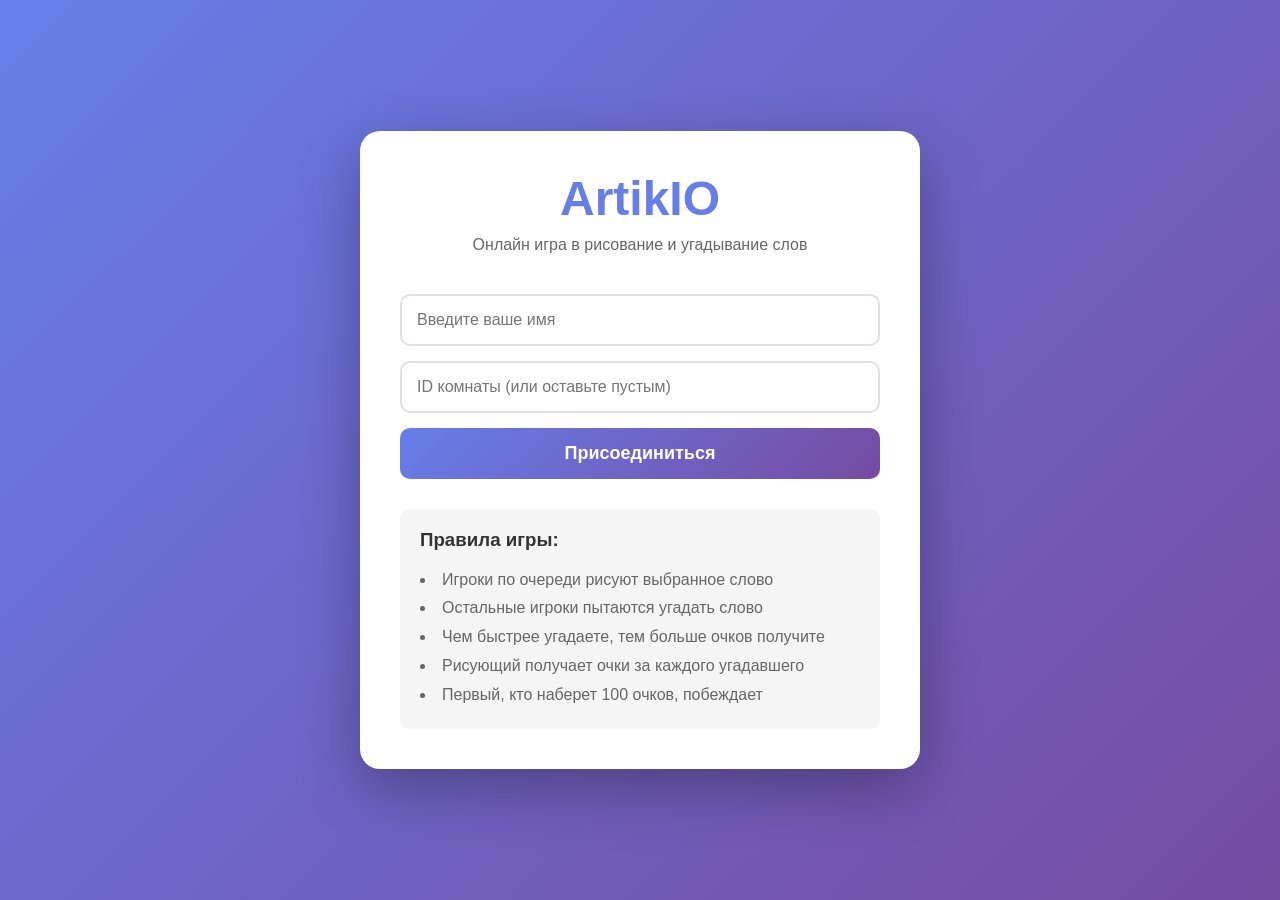
==== templates/index.html @ 9b842bc2 "add project" ====
<!DOCTYPE html>
<html lang="ru">
<head>
    <meta charset="UTF-8">
    <meta name="viewport" content="width=device-width, initial-scale=1.0, maximum-scale=1.0, user-scalable=no">
    <title>ArtikIO - Главная</title>
    <link rel="stylesheet" href="/static/css/style.css">
</head>
<body>
    <div class="container">
        <div class="lobby">
            <h1>ArtikIO</h1>
            <p class="subtitle">Онлайн игра в рисование и угадывание слов</p>

            <div class="join-form">
                <input type="text" id="playerName" placeholder="Введите ваше имя" maxlength="20" autocomplete="off">
                <input type="text" id="roomId" placeholder="ID комнаты (или оставьте пустым)" maxlength="20" autocomplete="off">
                <button id="joinBtn">Присоединиться</button>
            </div>

            <div class="rules">
                <h3>Правила игры:</h3>
                <ul>
                    <li>Игроки по очереди рисуют выбранное слово</li>
                    <li>Остальные игроки пытаются угадать слово</li>
                    <li>Чем быстрее угадаете, тем больше очков получите</li>
                    <li>Рисующий получает очки за каждого угадавшего</li>
                    <li>Первый, кто наберет 100 очков, побеждает</li>
                </ul>
            </div>
        </div>
    </div>

    <script>
        const playerNameInput = document.getElementById('playerName');
        const roomIdInput = document.getElementById('roomId');
        const joinBtn = document.getElementById('joinBtn');

        joinBtn.addEventListener('click', () => {
            const playerName = playerNameInput.value.trim();
            const roomId = roomIdInput.value.trim() || generateRoomId();

            if (!playerName) {
                alert('Введите ваше имя');
                return;
            }

            window.location.href = `/game/${roomId}?name=${encodeURIComponent(playerName)}`;
        });

        playerNameInput.addEventListener('keypress', (e) => {
            if (e.key === 'Enter') {
                joinBtn.click();
            }
        });

        roomIdInput.addEventListener('keypress', (e) => {
            if (e.key === 'Enter') {
                joinBtn.click();
            }
        });

        function generateRoomId() {
            return 'room_' + Math.random().toString(36).substr(2, 9);
        }
    </script>
</body>
</html>
---- static/css/style.css ----
* {
    margin: 0;
    padding: 0;
    box-sizing: border-box;
}

body {
    font-family: 'Segoe UI', Tahoma, Geneva, Verdana, sans-serif;
    background: linear-gradient(135deg, #667eea 0%, #764ba2 100%);
    min-height: 100vh;
    display: flex;
    justify-content: center;
    align-items: center;
}

.container {
    width: 100%;
    max-width: 600px;
    padding: 20px;
}

.lobby {
    background: white;
    border-radius: 20px;
    padding: 40px;
    box-shadow: 0 20px 60px rgba(0, 0, 0, 0.3);
}

.lobby h1 {
    font-size: 48px;
    color: #667eea;
    text-align: center;
    margin-bottom: 10px;
}

.subtitle {
    text-align: center;
    color: #666;
    margin-bottom: 40px;
}

.join-form {
    display: flex;
    flex-direction: column;
    gap: 15px;
    margin-bottom: 30px;
}

.join-form input {
    padding: 15px;
    border: 2px solid #e0e0e0;
    border-radius: 10px;
    font-size: 16px;
    transition: border-color 0.3s;
}

.join-form input:focus {
    outline: none;
    border-color: #667eea;
}

.join-form button {
    padding: 15px;
    background: linear-gradient(135deg, #667eea 0%, #764ba2 100%);
    color: white;
    border: none;
    border-radius: 10px;
    font-size: 18px;
    font-weight: bold;
    cursor: pointer;
    transition: transform 0.2s;
}

.join-form button:hover {
    transform: translateY(-2px);
}

.rules {
    background: #f5f5f5;
    padding: 20px;
    border-radius: 10px;
}

.rules h3 {
    color: #333;
    margin-bottom: 15px;
}

.rules ul {
    list-style-position: inside;
    color: #666;
    line-height: 1.8;
}

.game-container {
    width: 100vw;
    height: 100vh;
    display: flex;
    flex-direction: column;
    background: #f0f0f0;
    overflow: hidden;
}

.game-header {
    background: white;
    padding: 10px 15px;
    box-shadow: 0 2px 10px rgba(0, 0, 0, 0.1);
    display: flex;
    justify-content: space-between;
    align-items: center;
    flex-shrink: 0;
}

.room-info {
    display: flex;
    gap: 15px;
    align-items: center;
    font-size: 14px;
    flex-wrap: wrap;
}

.timer {
    font-size: 24px;
    font-weight: bold;
    color: #667eea;
    min-width: 60px;
    text-align: center;
}

.timer.warning {
    color: #ff6b6b;
    animation: pulse 1s infinite;
}

@keyframes pulse {
    0%, 100% { transform: scale(1); }
    50% { transform: scale(1.1); }
}

.word-display {
    font-size: 32px;
    font-weight: bold;
    letter-spacing: 8px;
    color: #333;
}

.game-content {
    flex: 1;
    display: flex;
    gap: 10px;
    padding: 10px;
    overflow: hidden;
    min-height: 0;
}

.left-panel {
    width: 200px;
    display: flex;
    flex-direction: column;
    flex-shrink: 0;
}

.scoreboard {
    background: white;
    border-radius: 10px;
    padding: 20px;
    box-shadow: 0 2px 10px rgba(0, 0, 0, 0.1);
}

.scoreboard h3 {
    margin-bottom: 15px;
    color: #333;
}

#scoreboardList {
    display: flex;
    flex-direction: column;
    gap: 10px;
}

.player-item {
    display: flex;
    justify-content: space-between;
    padding: 10px;
    background: #f5f5f5;
    border-radius: 5px;
    transition: background 0.3s;
}

.player-item.drawing {
    background: #fff3cd;
    border-left: 4px solid #ffc107;
}

.player-item.guessed {
    background: #d4edda;
    border-left: 4px solid #28a745;
}

.player-name {
    font-weight: 500;
}

.player-score {
    font-weight: bold;
    color: #667eea;
}

.center-panel {
    flex: 1;
    display: flex;
    flex-direction: column;
    gap: 10px;
    min-width: 0;
    overflow: hidden;
}

.top-right-chat {
    display: none;
}

.bottom-panels {
    display: none;
}

.canvas-container {
    background: white;
    border-radius: 10px;
    box-shadow: 0 2px 10px rgba(0, 0, 0, 0.1);
    padding: 10px;
    display: flex;
    justify-content: center;
    align-items: center;
    flex: 1;
    overflow: hidden;
}

#gameCanvas {
    border: 2px solid #e0e0e0;
    border-radius: 5px;
    cursor: crosshair;
    background: white;
    max-width: 100%;
    max-height: 100%;
    width: auto;
    height: auto;
}

#gameCanvas.disabled {
    cursor: not-allowed;
    opacity: 0.7;
}

.toolbar {
    background: white;
    border-radius: 10px;
    padding: 10px;
    box-shadow: 0 2px 10px rgba(0, 0, 0, 0.1);
    display: flex;
    align-items: center;
    gap: 8px;
    flex-wrap: wrap;
    flex-shrink: 0;
    overflow-x: auto;
}

.tool-btn {
    width: 45px;
    height: 45px;
    border: 2px solid #e0e0e0;
    border-radius: 8px;
    background: white;
    cursor: pointer;
    font-size: 20px;
    transition: all 0.3s;
    display: flex;
    align-items: center;
    justify-content: center;
}

.tool-btn:hover {
    border-color: #667eea;
    transform: translateY(-2px);
}

.tool-btn.active {
    background: #667eea;
    border-color: #667eea;
    color: white;
}

.tool-btn:disabled {
    opacity: 0.5;
    cursor: not-allowed;
}

.separator {
    width: 2px;
    height: 40px;
    background: #e0e0e0;
    margin: 0 5px;
}

.size-control {
    display: flex;
    align-items: center;
    gap: 10px;
}

.size-control label {
    font-size: 14px;
    color: #666;
}

#brushSize {
    width: 100px;
}

#sizeValue {
    font-weight: bold;
    color: #667eea;
    min-width: 30px;
}

.color-palette {
    display: flex;
    gap: 8px;
    align-items: center;
}

.color-swatch {
    width: 35px;
    height: 35px;
    border-radius: 5px;
    cursor: pointer;
    transition: transform 0.2s;
    border: 2px solid transparent;
}

.color-swatch:hover {
    transform: scale(1.1);
}

.color-swatch.active {
    border: 2px solid #333;
    transform: scale(1.15);
}

#colorPicker {
    width: 45px;
    height: 45px;
    border: 2px solid #e0e0e0;
    border-radius: 8px;
    cursor: pointer;
}

.right-panel {
    width: 280px;
    flex-shrink: 0;
}

.chat-container {
    background: white;
    border-radius: 10px;
    padding: 20px;
    box-shadow: 0 2px 10px rgba(0, 0, 0, 0.1);
    height: 100%;
    display: flex;
    flex-direction: column;
}

.chat-container h3 {
    margin-bottom: 15px;
    color: #333;
}

.chat-messages {
    flex: 1;
    overflow-y: auto;
    margin-bottom: 15px;
    display: flex;
    flex-direction: column;
    gap: 8px;
}

.chat-message {
    padding: 8px 12px;
    background: #f5f5f5;
    border-radius: 8px;
    word-wrap: break-word;
}

.chat-message.system {
    background: #e3f2fd;
    color: #1976d2;
    font-style: italic;
}

.chat-message.correct {
    background: #d4edda;
    color: #155724;
    font-weight: bold;
}

.chat-message.close {
    background: #fff3cd;
    color: #856404;
}

.chat-message strong {
    color: #667eea;
}

.chat-input {
    display: flex;
    gap: 10px;
}

.chat-input input {
    flex: 1;
    padding: 10px;
    border: 2px solid #e0e0e0;
    border-radius: 8px;
    font-size: 14px;
}

.chat-input input:focus {
    outline: none;
    border-color: #667eea;
}

.chat-input button {
    padding: 10px 20px;
    background: #667eea;
    color: white;
    border: none;
    border-radius: 8px;
    cursor: pointer;
    font-weight: bold;
    transition: background 0.3s;
}

.chat-input button:hover {
    background: #5568d3;
}

.game-controls {
    padding: 10px;
    text-align: center;
    flex-shrink: 0;
    background: white;
    box-shadow: 0 -2px 10px rgba(0, 0, 0, 0.1);
}

.start-btn {
    padding: 15px 40px;
    background: linear-gradient(135deg, #667eea 0%, #764ba2 100%);
    color: white;
    border: none;
    border-radius: 10px;
    font-size: 18px;
    font-weight: bold;
    cursor: pointer;
    transition: transform 0.2s;
}

.start-btn:hover {
    transform: translateY(-2px);
}

.start-btn:disabled {
    opacity: 0.5;
    cursor: not-allowed;
}

.modal {
    display: none;
    position: fixed;
    top: 0;
    left: 0;
    width: 100%;
    height: 100%;
    background: rgba(0, 0, 0, 0.7);
    justify-content: center;
    align-items: center;
    z-index: 1000;
}

.modal.active {
    display: flex;
}

.modal-content {
    background: white;
    border-radius: 20px;
    padding: 40px;
    max-width: 500px;
    width: 90%;
    text-align: center;
}

.modal-content h2 {
    color: #667eea;
    margin-bottom: 20px;
}

.word-choices {
    display: flex;
    flex-direction: column;
    gap: 15px;
    margin-bottom: 20px;
}

.word-choice-btn {
    padding: 20px;
    background: #f5f5f5;
    border: 2px solid #e0e0e0;
    border-radius: 10px;
    font-size: 24px;
    font-weight: bold;
    cursor: pointer;
    transition: all 0.3s;
}

.word-choice-btn:hover {
    background: #667eea;
    color: white;
    border-color: #667eea;
    transform: translateY(-2px);
}

.choice-timer {
    font-size: 18px;
    color: #666;
}

.winner-text {
    font-size: 24px;
    margin-bottom: 30px;
}

.winner-text strong {
    color: #667eea;
}

.final-scoreboard {
    background: #f5f5f5;
    border-radius: 10px;
    padding: 20px;
    margin-bottom: 30px;
}

.chat-messages::-webkit-scrollbar {
    width: 8px;
}

.chat-messages::-webkit-scrollbar-track {
    background: #f1f1f1;
    border-radius: 10px;
}

.chat-messages::-webkit-scrollbar-thumb {
    background: #888;
    border-radius: 10px;
}

.chat-messages::-webkit-scrollbar-thumb:hover {
    background: #555;
}

.toast-notification {
    position: fixed;
    top: 50%;
    left: 50%;
    transform: translate(-50%, -50%);
    background: rgba(0, 0, 0, 0.9);
    color: white;
    padding: 20px 30px;
    border-radius: 15px;
    font-size: 18px;
    font-weight: bold;
    z-index: 9999;
    pointer-events: none;
    opacity: 0;
    transition: opacity 0.3s;
    text-align: center;
    max-width: 80%;
}

.toast-notification.show {
    opacity: 1;
}

.toast-notification.success {
    background: rgba(40, 167, 69, 0.95);
}

.toast-notification.info {
    background: rgba(102, 126, 234, 0.95);
}

/* Mobile Responsive Styles */
@media screen and (max-width: 768px) {
    .game-container {
        height: 100vh;
        display: flex;
        flex-direction: column;
    }

    .game-header {
        padding: 5px 8px;
        flex-wrap: wrap;
        flex-shrink: 0;
        min-height: 40px;
    }

    .game-content {
        flex: 1;
        display: flex;
        flex-direction: column;
        padding: 5px;
        gap: 5px;
        overflow: hidden;
    }

    /* Верхняя часть: холст слева, чат справа */
    .center-panel {
        flex-shrink: 0;
        order: 1;
        display: flex;
        flex-direction: row;
        gap: 5px;
        height: 350px;
    }

    .canvas-container {
        padding: 3px;
        width: 50%;
        flex-shrink: 0;
        display: flex;
        align-items: center;
        justify-content: center;
        background: white;
        border-radius: 8px;
    }

    .right-panel {
        width: 50%;
        flex-shrink: 0;
        display: flex;
        flex-direction: column;
    }

    .chat-container {
        padding: 5px;
        height: 100%;
        display: flex;
        flex-direction: column;
        border-radius: 8px;
        background: white;
        box-shadow: 0 2px 5px rgba(0, 0, 0, 0.1);
    }

    /* Панель инструментов */
    .toolbar {
        padding: 4px;
        gap: 3px;
        overflow-x: auto;
        -webkit-overflow-scrolling: touch;
        flex-shrink: 0;
        height: 45px;
        display: flex;
        align-items: center;
        order: 2;
    }

    /* Игроки снизу */
    .left-panel {
        width: 100%;
        display: flex;
        flex-direction: column;
        order: 3;
        flex: 1;
        min-height: 0;
    }

    .room-info {
        gap: 5px;
        font-size: 10px;
    }

    .word-display {
        font-size: 16px;
        letter-spacing: 3px;
    }

    .timer {
        font-size: 14px;
        min-width: 35px;
    }

    #gameCanvas {
        max-width: 100%;
        max-height: 100%;
        width: auto !important;
        height: auto !important;
    }

    .scoreboard {
        padding: 5px;
        margin: 0;
        border-radius: 8px;
        background: white;
        box-shadow: 0 2px 5px rgba(0, 0, 0, 0.1);
        height: 100%;
        overflow-y: auto;
    }

    .scoreboard h3 {
        font-size: 11px;
        margin-bottom: 5px;
        text-align: center;
    }

    .player-item {
        padding: 3px 4px;
        font-size: 10px;
        margin-bottom: 2px;
    }

    .chat-container h3 {
        font-size: 11px;
        margin-bottom: 5px;
    }

    .chat-messages {
        flex: 1;
        overflow-y: auto;
        margin-bottom: 5px;
        padding: 3px;
        background: #f9f9f9;
        border-radius: 5px;
    }

    .chat-message {
        padding: 3px 6px;
        font-size: 10px;
        border-radius: 5px;
    }

    .chat-input {
        padding: 0;
        gap: 5px;
        display: flex;
        align-items: center;
    }

    .chat-input input {
        padding: 6px 10px;
        font-size: 16px;
        border-radius: 15px;
        height: 32px;
        -webkit-appearance: none;
        appearance: none;
        position: relative;
    }

    .chat-input button {
        padding: 6px 12px;
        font-size: 12px;
        border-radius: 15px;
        flex-shrink: 0;
        height: 32px;
    }

    .tool-btn {
        width: 32px;
        height: 32px;
        font-size: 14px;
        flex-shrink: 0;
    }

    .separator {
        height: 28px;
        margin: 0 2px;
    }

    .size-control {
        gap: 3px;
        display: flex;
        align-items: center;
    }

    .size-control label {
        font-size: 10px;
    }

    #brushSize {
        width: 60px;
        height: 20px;
    }

    #sizeValue {
        font-size: 11px;
        min-width: 20px;
    }

    .color-palette {
        gap: 3px;
        flex-wrap: nowrap;
        display: flex;
    }

    .color-swatch {
        width: 24px;
        height: 24px;
        flex-shrink: 0;
    }

    #colorPicker {
        width: 32px;
        height: 32px;
    }

    .scoreboard {
        padding: 5px;
        margin: 0;
        border-radius: 8px;
        background: white;
        box-shadow: 0 2px 5px rgba(0, 0, 0, 0.1);
        height: 100%;
        overflow-y: auto;
        width: 100%;
    }

    .scoreboard h3 {
        font-size: 11px;
        margin-bottom: 5px;
        text-align: center;
    }

    .player-item {
        padding: 3px 4px;
        font-size: 10px;
        margin-bottom: 2px;
        display: flex;
        justify-content: space-between;
    }

    .player-name {
        max-width: 100px;
        overflow: hidden;
        text-overflow: ellipsis;
        white-space: nowrap;
    }

    .player-score {
        font-size: 11px;
    }

    .chat-container {
        padding: 5px;
        height: 100%;
        display: flex;
        flex-direction: column;
        border-radius: 8px;
        background: white;
        box-shadow: 0 2px 5px rgba(0, 0, 0, 0.1);
    }

    .chat-container h3 {
        font-size: 11px;
        margin-bottom: 5px;
    }

    .chat-messages {
        display: flex;
        flex-direction: column;
        gap: 3px;
        flex: 1;
        overflow-y: auto;
        margin-bottom: 5px;
        padding: 3px;
        background: #f9f9f9;
        border-radius: 5px;
    }

    .chat-message {
        padding: 3px 6px;
        font-size: 10px;
        border-radius: 5px;
    }

    .chat-input {
        padding: 0;
        gap: 5px;
        display: flex;
        align-items: center;
    }

    .chat-input input {
        padding: 6px 10px;
        font-size: 16px;
        border-radius: 15px;
        height: 32px;
        -webkit-appearance: none;
        appearance: none;
        position: relative;
    }

    .chat-input input:focus {
        outline: none;
        border-color: #667eea;
        transform: none;
        position: relative;
    }

    .chat-input button {
        padding: 6px 12px;
        font-size: 12px;
        border-radius: 15px;
        flex-shrink: 0;
        height: 32px;
    }

    .game-controls {
        padding: 5px;
        text-align: center;
        background: white;
        margin: 5px;
        border-radius: 8px;
    }

    .start-btn {
        padding: 8px 20px;
        font-size: 14px;
        width: 100%;
        max-width: 250px;
    }

    .modal-content {
        padding: 20px;
        width: 95%;
    }

    .modal-content h2 {
        font-size: 22px;
        margin-bottom: 15px;
    }

    .word-choice-btn {
        padding: 15px;
        font-size: 20px;
    }

    .choice-timer {
        font-size: 16px;
    }

    .winner-text {
        font-size: 20px;
        margin-bottom: 20px;
    }

    .final-scoreboard {
        padding: 15px;
        margin-bottom: 20px;
    }

    .lobby {
        padding: 20px;
    }

    .lobby h1 {
        font-size: 36px;
    }

    .rules {
        padding: 15px;
    }

    .rules h3 {
        font-size: 16px;
    }

    .rules ul {
        font-size: 14px;
        line-height: 1.6;
    }
}

@media screen and (max-width: 480px) {
    .game-header {
        padding: 5px 8px;
    }

    .room-info {
        font-size: 11px;
        gap: 5px;
    }

    .word-display {
        font-size: 16px;
        letter-spacing: 3px;
    }

    .timer {
        font-size: 16px;
    }

    .canvas-container {
        height: 250px;
    }

    .toolbar {
        padding: 5px;
        gap: 4px;
    }

    .tool-btn {
        width: 35px;
        height: 35px;
        font-size: 16px;
    }

    .separator {
        display: none;
    }

    .size-control label {
        display: none;
    }

    #brushSize {
        width: 60px;
    }

    .color-swatch {
        width: 28px;
        height: 28px;
    }

    #colorPicker {
        width: 35px;
        height: 35px;
    }

    .chat-container {
        padding: 8px;
    }

    .chat-messages {
        max-height: 100px;
    }

    .scoreboard {
        padding: 8px;
        max-height: 120px;
    }

    .lobby h1 {
        font-size: 28px;
    }

    .subtitle {
        font-size: 14px;
    }
}
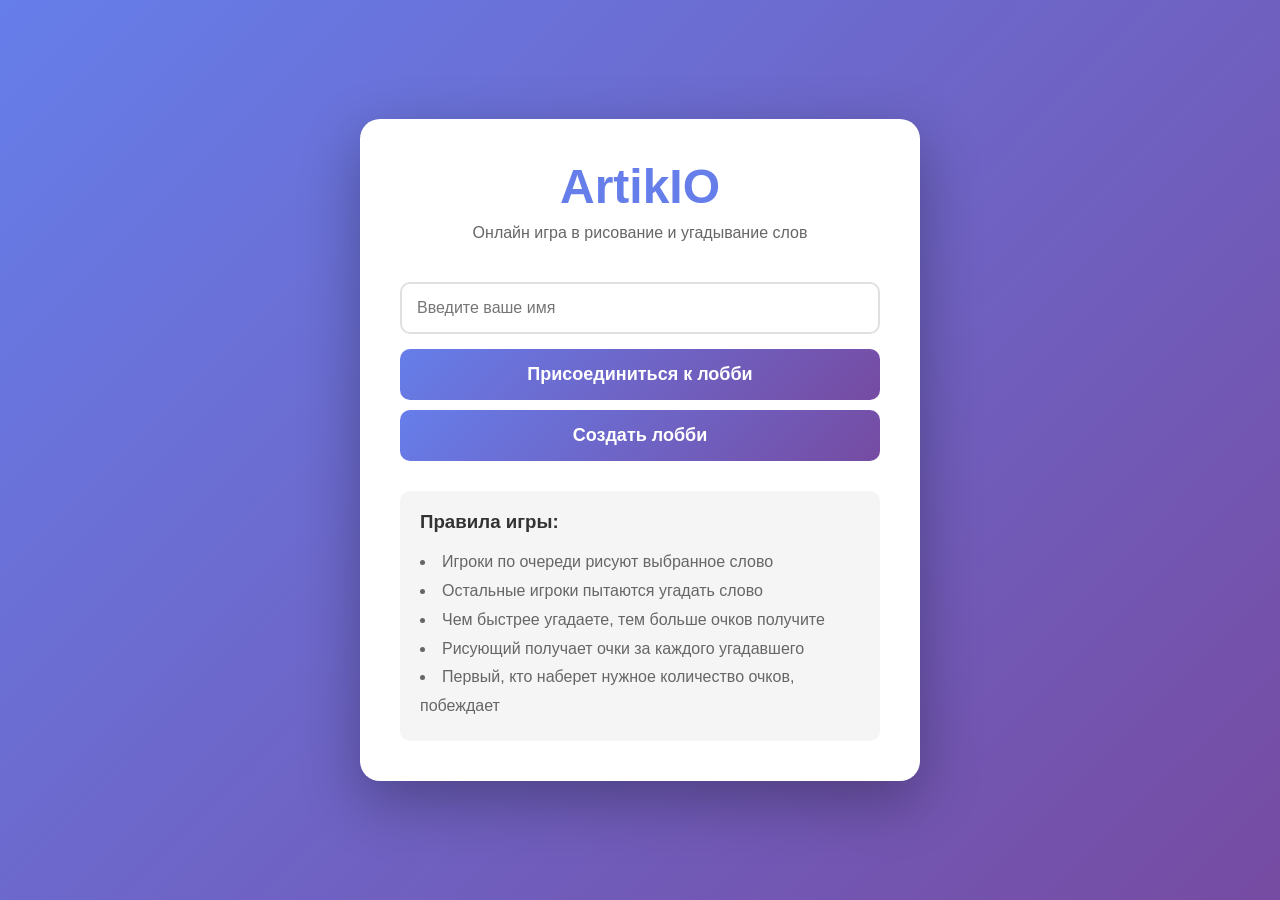
==== commit 52c39f7e: "update main menu" ====
--- a/templates/index.html
+++ b/templates/index.html
@@ -12,10 +12,13 @@
             <h1>ArtikIO</h1>
             <p class="subtitle">Онлайн игра в рисование и угадывание слов</p>
 
-            <div class="join-form">
+            <div class="main-menu">
                 <input type="text" id="playerName" placeholder="Введите ваше имя" maxlength="20" autocomplete="off">
-                <input type="text" id="roomId" placeholder="ID комнаты (или оставьте пустым)" maxlength="20" autocomplete="off">
-                <button id="joinBtn">Присоединиться</button>
+
+                <div class="menu-buttons">
+                    <button id="joinLobbyBtn" class="menu-btn">Присоединиться к лобби</button>
+                    <button id="createLobbyBtn" class="menu-btn">Создать лобби</button>
+                </div>
             </div>
 
             <div class="rules">
@@ -25,7 +28,7 @@
                     <li>Остальные игроки пытаются угадать слово</li>
                     <li>Чем быстрее угадаете, тем больше очков получите</li>
                     <li>Рисующий получает очки за каждого угадавшего</li>
-                    <li>Первый, кто наберет 100 очков, побеждает</li>
+                    <li>Первый, кто наберет нужное количество очков, побеждает</li>
                 </ul>
             </div>
         </div>
@@ -33,35 +36,45 @@
 
     <script>
         const playerNameInput = document.getElementById('playerName');
-        const roomIdInput = document.getElementById('roomId');
-        const joinBtn = document.getElementById('joinBtn');
+        const joinLobbyBtn = document.getElementById('joinLobbyBtn');
+        const createLobbyBtn = document.getElementById('createLobbyBtn');
 
-        joinBtn.addEventListener('click', () => {
+        joinLobbyBtn.addEventListener('click', () => {
             const playerName = playerNameInput.value.trim();
-            const roomId = roomIdInput.value.trim() || generateRoomId();
 
             if (!playerName) {
                 alert('Введите ваше имя');
                 return;
             }
 
-            window.location.href = `/game/${roomId}?name=${encodeURIComponent(playerName)}`;
+            // Сохраняем имя в localStorage
+            localStorage.setItem('playerName', playerName);
+            window.location.href = '/lobby_list';
+        });
+
+        createLobbyBtn.addEventListener('click', () => {
+            const playerName = playerNameInput.value.trim();
+
+            if (!playerName) {
+                alert('Введите ваше имя');
+                return;
+            }
+
+            // Сохраняем имя в localStorage
+            localStorage.setItem('playerName', playerName);
+            window.location.href = '/create_lobby';
         });
 
         playerNameInput.addEventListener('keypress', (e) => {
             if (e.key === 'Enter') {
-                joinBtn.click();
+                joinLobbyBtn.click();
             }
         });
 
-        roomIdInput.addEventListener('keypress', (e) => {
-            if (e.key === 'Enter') {
-                joinBtn.click();
-            }
-        });
-
-        function generateRoomId() {
-            return 'room_' + Math.random().toString(36).substr(2, 9);
+        // Загружаем сохраненное имя
+        const savedName = localStorage.getItem('playerName');
+        if (savedName) {
+            playerNameInput.value = savedName;
         }
     </script>
 </body>
--- a/static/css/style.css
+++ b/static/css/style.css
@@ -151,6 +151,10 @@
     padding: 10px;
     overflow: hidden;
     min-height: 0;
+}
+
+.bottom-section {
+    display: contents; /* На десктопе не создает контейнер, элементы ведут себя как прямые дети game-content */
 }
 
 .left-panel {
@@ -262,6 +266,10 @@
     flex-wrap: wrap;
     flex-shrink: 0;
     overflow-x: auto;
+}
+
+.toolbar.hidden {
+    display: none;
 }
 
 .tool-btn {
@@ -601,10 +609,20 @@
 
 /* Mobile Responsive Styles */
 @media screen and (max-width: 768px) {
+    :root {
+        --viewport-height: 100vh;
+    }
+
     .game-container {
-        height: 100vh;
+        position: fixed;
+        top: 0;
+        left: 0;
+        right: 0;
+        bottom: 0;
+        height: var(--viewport-height);
         display: flex;
         flex-direction: column;
+        overflow: hidden;
     }
 
     .game-header {
@@ -621,89 +639,71 @@
         padding: 5px;
         gap: 5px;
         overflow: hidden;
-    }
-
-    /* Верхняя часть: холст слева, чат справа */
-    .center-panel {
+        min-height: 0;
+    }
+
+    /* Холст сверху на всю ширину, треть высоты */
+    .canvas-container {
+        width: 100%;
+        height: 25%;
         flex-shrink: 0;
         order: 1;
-        display: flex;
-        flex-direction: row;
-        gap: 5px;
-        height: 350px;
-    }
-
-    .canvas-container {
-        padding: 3px;
-        width: 50%;
-        flex-shrink: 0;
+        padding: 5px;
         display: flex;
         align-items: center;
         justify-content: center;
         background: white;
         border-radius: 8px;
-    }
-
-    .right-panel {
-        width: 50%;
-        flex-shrink: 0;
-        display: flex;
-        flex-direction: column;
-    }
-
-    .chat-container {
-        padding: 5px;
-        height: 100%;
-        display: flex;
-        flex-direction: column;
-        border-radius: 8px;
-        background: white;
         box-shadow: 0 2px 5px rgba(0, 0, 0, 0.1);
     }
 
-    /* Панель инструментов */
+    .center-panel {
+        order: 1;
+        display: contents;
+    }
+
+    /* Панель инструментов под холстом */
     .toolbar {
-        padding: 4px;
-        gap: 3px;
+        order: 2;
+        padding: 3px;
+        gap: 2px;
         overflow-x: auto;
         -webkit-overflow-scrolling: touch;
         flex-shrink: 0;
-        height: 45px;
+        height: auto;
+        min-height: 60px;
         display: flex;
         align-items: center;
-        order: 2;
-    }
-
-    /* Игроки снизу */
-    .left-panel {
-        width: 100%;
-        display: flex;
-        flex-direction: column;
+        flex-wrap: wrap;
+    }
+
+    /* Контейнер для нижней части: игроки + чат */
+    .bottom-section {
         order: 3;
         flex: 1;
+        display: flex;
+        flex-direction: row;
+        gap: 5px;
         min-height: 0;
-    }
-
-    .room-info {
-        gap: 5px;
-        font-size: 10px;
-    }
-
-    .word-display {
-        font-size: 16px;
-        letter-spacing: 3px;
-    }
-
-    .timer {
-        font-size: 14px;
-        min-width: 35px;
-    }
-
-    #gameCanvas {
-        max-width: 100%;
-        max-height: 100%;
-        width: auto !important;
-        height: auto !important;
+        overflow: hidden;
+    }
+
+    /* Игроки слева (1/3) */
+    .left-panel {
+        width: 33.333%;
+        flex-shrink: 0;
+        display: flex;
+        flex-direction: column;
+        min-height: 0;
+    }
+
+    /* Чат справа (2/3) */
+    .right-panel {
+        width: 66.666%;
+        flex-shrink: 0;
+        display: flex;
+        flex-direction: column;
+        min-height: 0;
     }
 
     .scoreboard {
@@ -714,6 +714,50 @@
         box-shadow: 0 2px 5px rgba(0, 0, 0, 0.1);
         height: 100%;
         overflow-y: auto;
+        display: flex;
+        flex-direction: column;
+    }
+
+    .chat-container {
+        padding: 5px;
+        height: 100%;
+        display: flex;
+        flex-direction: column;
+        border-radius: 8px;
+        background: white;
+        box-shadow: 0 2px 5px rgba(0, 0, 0, 0.1);
+    }
+
+    .room-info {
+        gap: 5px;
+        font-size: 10px;
+    }
+
+    .word-display {
+        font-size: 16px;
+        letter-spacing: 3px;
+    }
+
+    .timer {
+        font-size: 14px;
+        min-width: 35px;
+    }
+
+    #gameCanvas {
+        max-width: 100%;
+        max-height: 100%;
+        width: auto !important;
+        height: auto !important;
+    }
+
+    .scoreboard {
+        padding: 5px;
+        margin: 0;
+        border-radius: 8px;
+        background: white;
+        box-shadow: 0 2px 5px rgba(0, 0, 0, 0.1);
+        height: 100%;
+        overflow-y: auto;
     }
 
     .scoreboard h3 {
@@ -774,52 +818,56 @@
     }
 
     .tool-btn {
-        width: 32px;
-        height: 32px;
-        font-size: 14px;
-        flex-shrink: 0;
-    }
-
-    .separator {
-        height: 28px;
-        margin: 0 2px;
-    }
-
-    .size-control {
-        gap: 3px;
-        display: flex;
-        align-items: center;
-    }
-
-    .size-control label {
-        font-size: 10px;
-    }
-
-    #brushSize {
-        width: 60px;
-        height: 20px;
-    }
-
-    #sizeValue {
-        font-size: 11px;
-        min-width: 20px;
-    }
-
-    .color-palette {
-        gap: 3px;
-        flex-wrap: nowrap;
-        display: flex;
-    }
-
-    .color-swatch {
         width: 24px;
         height: 24px;
+        font-size: 11px;
         flex-shrink: 0;
+        border-radius: 4px;
+        border-width: 1px;
+    }
+
+    .separator {
+        height: 20px;
+        margin: 0 1px;
+        width: 1px;
+    }
+
+    .size-control {
+        gap: 2px;
+        display: flex;
+        align-items: center;
+    }
+
+    .size-control label {
+        font-size: 8px;
+    }
+
+    #brushSize {
+        width: 45px;
+        height: 16px;
+    }
+
+    #sizeValue {
+        font-size: 9px;
+        min-width: 16px;
+    }
+
+    .color-palette {
+        gap: 2px;
+        flex-wrap: wrap;
+        display: flex;
+    }
+
+    .color-swatch {
+        width: 18px;
+        height: 18px;
+        flex-shrink: 0;
+        border-radius: 3px;
     }
 
     #colorPicker {
-        width: 32px;
-        height: 32px;
+        width: 24px;
+        height: 24px;
     }
 
     .scoreboard {
@@ -1065,4 +1113,457 @@
     .subtitle {
         font-size: 14px;
     }
-}
+
+    /* Keyboard open state - compact layout */
+    body.keyboard-open .game-content {
+        flex-direction: column;
+        height: 100%;
+        gap: 3px;
+        overflow: hidden;
+    }
+
+    body.keyboard-open .center-panel {
+        order: 1;
+        width: 100%;
+        height: auto;
+        flex: 0 0 auto;
+        display: flex;
+        flex-direction: column;
+        gap: 3px;
+        max-height: 45%;
+    }
+
+    body.keyboard-open .canvas-container {
+        width: 100%;
+        height: 25vh;
+        max-height: 200px;
+        flex-shrink: 0;
+    }
+
+    body.keyboard-open .toolbar {
+        height: 35px;
+        flex-shrink: 0;
+        padding: 3px;
+        gap: 3px;
+    }
+
+    body.keyboard-open .toolbar.hidden {
+        display: none;
+        height: 0;
+    }
+
+    body.keyboard-open .bottom-section {
+        order: 2;
+        width: 100%;
+        flex: 1;
+        display: flex;
+        flex-direction: row;
+        gap: 3px;
+        min-height: 100px;
+        overflow: hidden;
+    }
+
+    body.keyboard-open .right-panel {
+        order: 1;
+        width: 50%;
+        height: 100%;
+        flex-shrink: 0;
+        min-height: 0;
+    }
+
+    body.keyboard-open .left-panel {
+        order: 2;
+        width: 50%;
+        height: 100%;
+        flex-shrink: 0;
+        min-height: 0;
+    }
+
+    body.keyboard-open .scoreboard {
+        height: 100%;
+        overflow-y: auto;
+        padding: 3px;
+    }
+
+    body.keyboard-open .scoreboard h3 {
+        font-size: 10px;
+        margin-bottom: 3px;
+    }
+
+    body.keyboard-open .chat-container {
+        height: 100%;
+        padding: 3px;
+        display: flex;
+        flex-direction: column;
+        gap: 2px;
+        min-height: 0;
+    }
+
+    body.keyboard-open .chat-messages {
+        display: flex;
+        flex: 1;
+        overflow-y: auto;
+        margin-bottom: 2px;
+        min-height: 0;
+    }
+
+    body.keyboard-open .chat-container h3 {
+        font-size: 10px;
+        margin-bottom: 2px;
+        flex-shrink: 0;
+    }
+
+    body.keyboard-open .chat-input {
+        margin: 0;
+        padding: 0;
+        gap: 3px;
+        flex-shrink: 0;
+    }
+
+    body.keyboard-open .chat-input input {
+        flex: 1;
+        height: 30px;
+        padding: 5px 8px;
+        font-size: 14px;
+    }
+
+    body.keyboard-open .chat-input button {
+        flex-shrink: 0;
+        height: 30px;
+        padding: 5px 12px;
+        font-size: 12px;
+    }
+
+    body.keyboard-open .chat-message {
+        font-size: 10px;
+        padding: 3px 5px;
+    }
+
+    body.keyboard-open .player-item {
+        font-size: 10px;
+        padding: 3px 5px;
+    }
+}
+
+/* Стили для главного меню */
+.main-menu {
+    display: flex;
+    flex-direction: column;
+    gap: 15px;
+    margin-bottom: 30px;
+}
+
+.main-menu input {
+    padding: 15px;
+    border: 2px solid #e0e0e0;
+    border-radius: 10px;
+    font-size: 16px;
+    transition: border-color 0.3s;
+}
+
+.main-menu input:focus {
+    outline: none;
+    border-color: #667eea;
+}
+
+.menu-buttons {
+    display: flex;
+    flex-direction: column;
+    gap: 10px;
+}
+
+.menu-btn {
+    padding: 15px;
+    background: linear-gradient(135deg, #667eea 0%, #764ba2 100%);
+    color: white;
+    border: none;
+    border-radius: 10px;
+    font-size: 18px;
+    font-weight: bold;
+    cursor: pointer;
+    transition: transform 0.2s;
+}
+
+.menu-btn:hover {
+    transform: translateY(-2px);
+}
+
+/* Стили для списка лобби */
+.back-btn {
+    padding: 10px 20px;
+    background: #e0e0e0;
+    color: #333;
+    border: none;
+    border-radius: 8px;
+    font-size: 14px;
+    cursor: pointer;
+    margin-bottom: 20px;
+    transition: background 0.3s;
+}
+
+.back-btn:hover {
+    background: #d0d0d0;
+}
+
+.lobby-list {
+    display: flex;
+    flex-direction: column;
+    gap: 15px;
+    max-height: 500px;
+    overflow-y: auto;
+}
+
+.lobby-card {
+    background: #f5f5f5;
+    border-radius: 10px;
+    padding: 20px;
+    border: 2px solid #e0e0e0;
+    transition: all 0.3s;
+}
+
+.lobby-card:hover {
+    border-color: #667eea;
+    box-shadow: 0 4px 12px rgba(102, 126, 234, 0.2);
+}
+
+.lobby-header {
+    display: flex;
+    justify-content: space-between;
+    align-items: center;
+    margin-bottom: 15px;
+}
+
+.lobby-header h3 {
+    font-size: 20px;
+    color: #333;
+}
+
+.player-count {
+    background: #667eea;
+    color: white;
+    padding: 5px 12px;
+    border-radius: 20px;
+    font-size: 14px;
+    font-weight: bold;
+}
+
+.lobby-info {
+    display: grid;
+    grid-template-columns: 1fr 1fr;
+    gap: 10px;
+    margin-bottom: 15px;
+}
+
+.info-item {
+    display: flex;
+    flex-direction: column;
+    gap: 3px;
+}
+
+.info-label {
+    font-size: 12px;
+    color: #666;
+}
+
+.info-value {
+    font-size: 14px;
+    font-weight: bold;
+    color: #333;
+}
+
+.join-lobby-btn {
+    width: 100%;
+    padding: 12px;
+    background: #667eea;
+    color: white;
+    border: none;
+    border-radius: 8px;
+    font-size: 16px;
+    font-weight: bold;
+    cursor: pointer;
+    transition: background 0.3s;
+}
+
+.join-lobby-btn:hover {
+    background: #5568d3;
+}
+
+.no-lobbies {
+    text-align: center;
+    padding: 40px;
+}
+
+.no-lobbies p {
+    font-size: 18px;
+    color: #666;
+    margin-bottom: 20px;
+}
+
+/* Стили для создания лобби */
+.create-lobby-page {
+    max-width: 900px;
+}
+
+.create-lobby-content {
+    display: flex;
+    gap: 30px;
+    margin-bottom: 30px;
+}
+
+.settings-section {
+    flex: 1;
+}
+
+.settings-section h3 {
+    margin-bottom: 20px;
+    color: #333;
+}
+
+.form-group {
+    margin-bottom: 20px;
+}
+
+.form-group label {
+    display: block;
+    margin-bottom: 8px;
+    font-weight: 500;
+    color: #333;
+}
+
+.form-group input {
+    width: 100%;
+    padding: 12px;
+    border: 2px solid #e0e0e0;
+    border-radius: 8px;
+    font-size: 14px;
+    transition: border-color 0.3s;
+}
+
+.form-group input:focus {
+    outline: none;
+    border-color: #667eea;
+}
+
+.themes-section {
+    flex: 1;
+}
+
+.themes-section h3 {
+    margin-bottom: 15px;
+    color: #333;
+}
+
+.theme-mode-tabs {
+    display: flex;
+    gap: 10px;
+    margin-bottom: 20px;
+}
+
+.theme-tab {
+    flex: 1;
+    padding: 10px;
+    background: #f5f5f5;
+    border: 2px solid #e0e0e0;
+    border-radius: 8px;
+    cursor: pointer;
+    font-size: 14px;
+    font-weight: 500;
+    transition: all 0.3s;
+}
+
+.theme-tab:hover {
+    background: #e8e8e8;
+}
+
+.theme-tab.active {
+    background: #667eea;
+    color: white;
+    border-color: #667eea;
+}
+
+.theme-mode {
+    background: #f5f5f5;
+    border-radius: 10px;
+    padding: 15px;
+    max-height: 400px;
+    overflow-y: auto;
+}
+
+.constructor-hint {
+    font-size: 14px;
+    color: #666;
+    margin-bottom: 15px;
+}
+
+.theme-list {
+    display: flex;
+    flex-direction: column;
+    gap: 10px;
+}
+
+.theme-item {
+    display: flex;
+    align-items: center;
+    gap: 10px;
+    padding: 12px;
+    background: white;
+    border: 2px solid #e0e0e0;
+    border-radius: 8px;
+    cursor: pointer;
+    transition: all 0.3s;
+}
+
+.theme-item:hover {
+    border-color: #667eea;
+    background: #f8f9ff;
+}
+
+.theme-item input[type="radio"],
+.theme-item input[type="checkbox"] {
+    width: 18px;
+    height: 18px;
+    cursor: pointer;
+}
+
+.theme-item span {
+    font-size: 14px;
+    color: #333;
+}
+
+.create-btn {
+    width: 100%;
+    padding: 15px;
+    background: linear-gradient(135deg, #667eea 0%, #764ba2 100%);
+    color: white;
+    border: none;
+    border-radius: 10px;
+    font-size: 18px;
+    font-weight: bold;
+    cursor: pointer;
+    transition: transform 0.2s;
+}
+
+.create-btn:hover {
+    transform: translateY(-2px);
+}
+
+/* Адаптивность для мобильных */
+@media screen and (max-width: 768px) {
+    .create-lobby-content {
+        flex-direction: column;
+        gap: 20px;
+    }
+
+    .lobby-info {
+        grid-template-columns: 1fr;
+    }
+
+    .menu-buttons {
+        gap: 10px;
+    }
+
+    .theme-mode {
+        max-height: 300px;
+    }
+}
+
